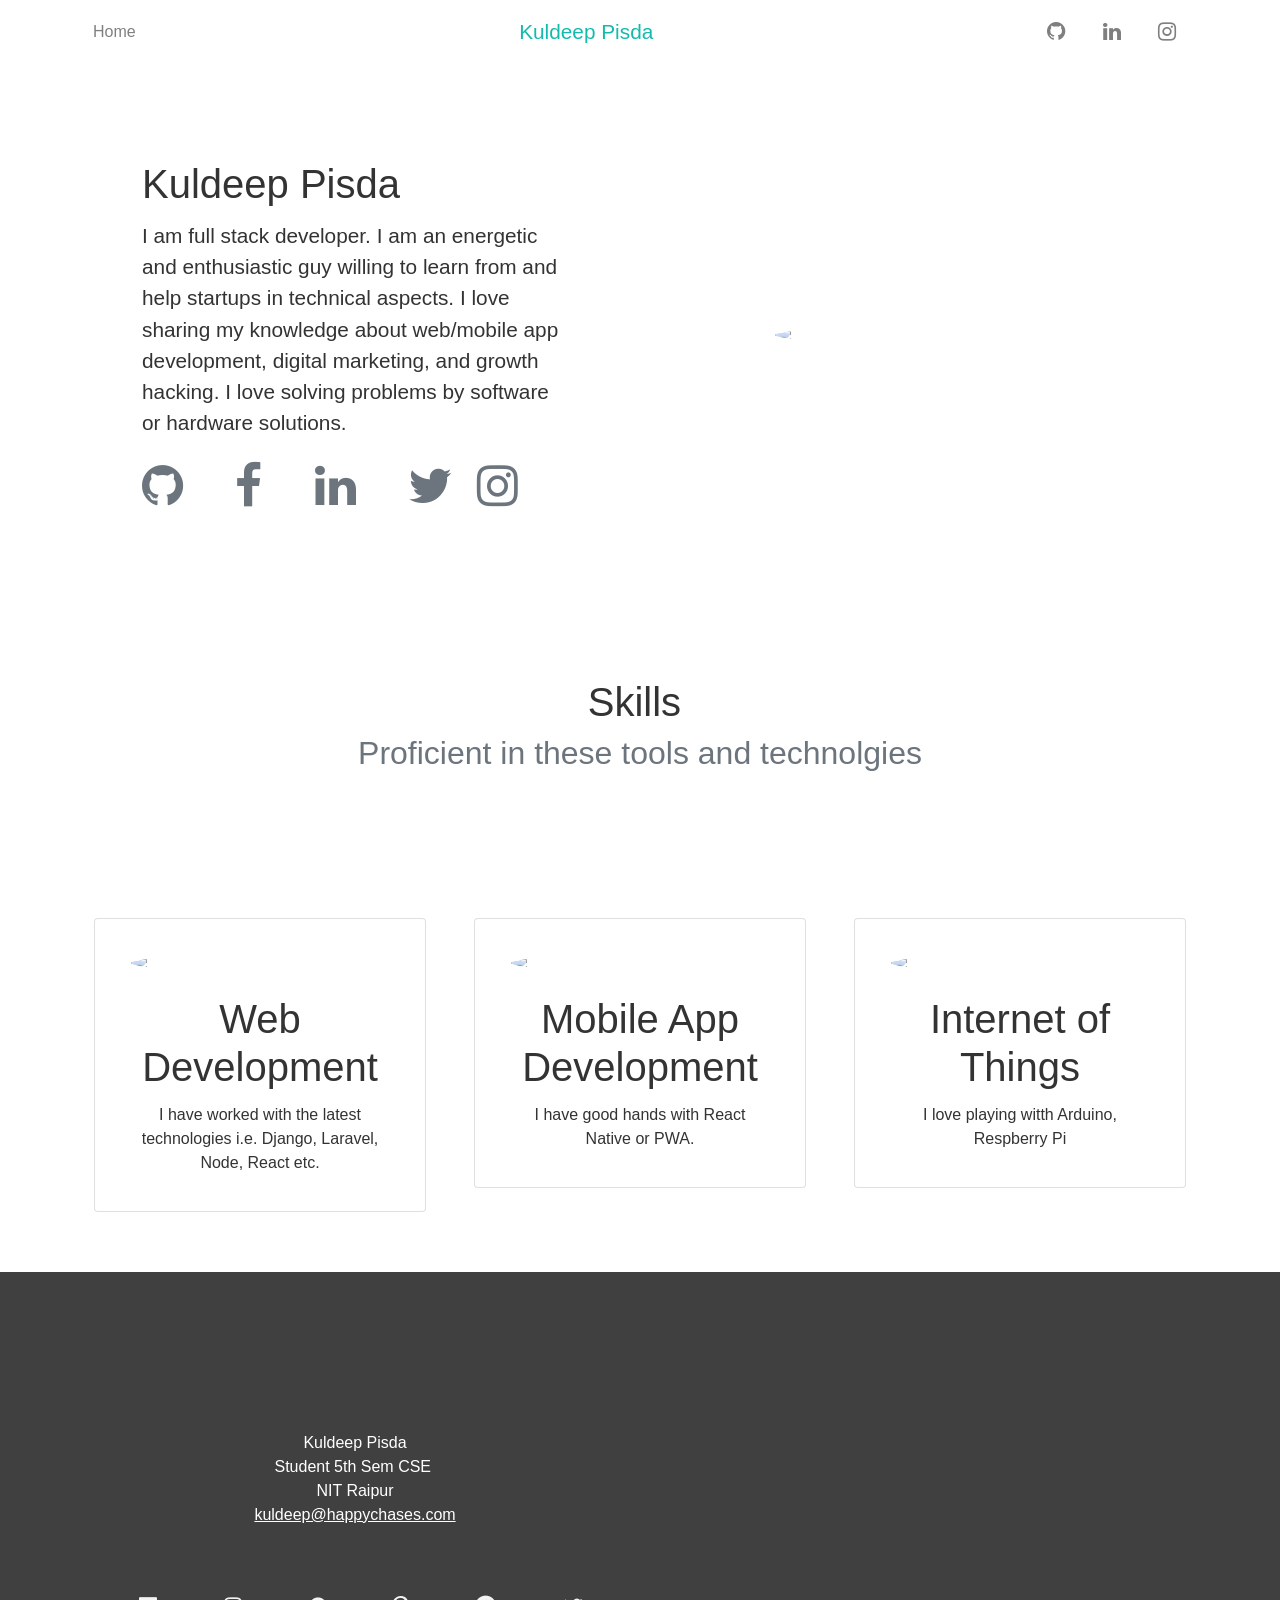
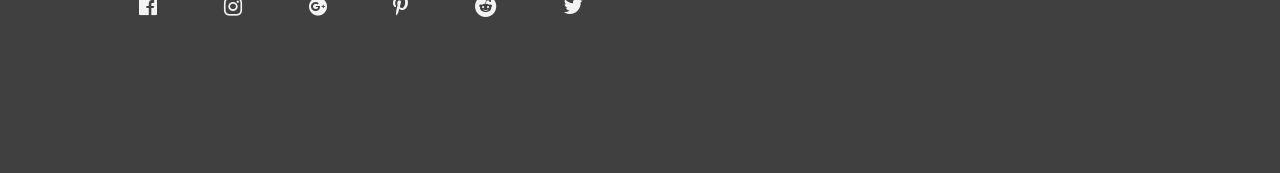
==== index.html @ 6e90b211 "Initial Front end design with TIDIO chat integration" ====
<!DOCTYPE html>
<html>

<head>
  <meta charset="utf-8">
  <meta name="viewport" content="width=device-width, initial-scale=1">
  <link rel="stylesheet" href="https://cdnjs.cloudflare.com/ajax/libs/font-awesome/4.7.0/css/font-awesome.min.css" type="text/css">
  <link rel="stylesheet" href="theme.css" type="text/css">
  <title>Kuldeep Pisda | Official Website</title>
  <meta name="description" content="Kuldeep is a full stack developer. He is an energetic and enthusiastic guy willing to learn from and help startups in technical aspects. He loves sharing my knowledge about web/mobile app development, digital marketing, and growth hacking. He loves solving problems by software or hardware solutions.">
  <meta name="keywords" content="Kuldeep, Pisda, Kuldeep Pisda">
</head>

<body>
  <nav class="navbar navbar-expand-lg navbar-light">
    <div class="container"> <button class="navbar-toggler navbar-toggler-right border-0 p-0" type="button" data-toggle="collapse" data-target="#navbar8">
        <p class="navbar-brand text-primary mb-0">
          <i class="fa d-inline fa-lg fa-stop-circle"></i> BRAND </p>
      </button>
      <div class="collapse navbar-collapse" id="navbar8">
        <ul class="navbar-nav mr-auto">
          <li class="nav-item"> <a class="nav-link" href="#">Home</a> </li>
        </ul>
        <p class="text-primary d-none d-md-block lead mb-0">Kuldeep Pisda</p>
        <ul class="navbar-nav ml-auto">
          <li class="nav-item mx-1"> <a class="nav-link" href="#">
              <i class="fa fa-github fa-fw fa-lg"></i>
            </a> </li>
          <li class="nav-item mx-1"> <a class="nav-link" href="#">
              <i class="fa fa-linkedin fa-fw fa-lg"></i>
            </a> </li>
          <li class="nav-item mx-1"> <a class="nav-link" href="#">
              <i class="fa fa-instagram fa-fw fa-lg"></i>
            </a> </li>
        </ul>
      </div>
    </div>
  </nav>
  <div class="py-5">
    <div class="container">
      <div class="row">
        <div class="px-md-5 p-3 col-md-6 d-flex flex-column align-items-start justify-content-center">
          <h1>Kuldeep Pisda</h1>
          <p class="mb-3 lead">I am full stack developer. I am an energetic and enthusiastic guy willing to learn from and help startups in technical aspects. I love sharing my knowledge about web/mobile app development, digital marketing, and growth hacking. I love solving problems by software or hardware solutions.</p>
          <div class="row">
            <div class="col-md-12"> <i class="fa fa-github fa-3x mr-3 text-muted d-inline"></i> <i class="fa fa-facebook  fa-3x mx-3 text-muted d-inline"></i> <i class="fa fa-linkedin  fa-3x mx-3 text-muted d-inline"></i> <i class="fa fa-twitter  fa-3x ml-3 text-muted d-inline"></i><i class="fa fa-instagram  fa-3x ml-3 text-muted d-inline"></i> </div>
          </div>
        </div>
        <div class="col-md-6 justify-content-center align-items-center d-flex"><img class="img-fluid d-block rounded-circle" src="../../Downloads/kdpisda-min.jpg" width="300"></div>
      </div>
    </div>
  </div>
  <div class="py-5">
    <div class="container">
      <div class="row">
        <div class="col-md-12">
          <h1 class="text-center" contenteditable="true"><b>Skills</b>&nbsp;<small class="text-muted"><br>Proficient in these tools and technolgies</small></h1>
        </div>
      </div>
    </div>
  </div>
  <div class="py-4 text-center">
    <div class="container">
      <div class="row">
        <div class="col-lg-4 p-3">
          <div class="card">
            <div class="card-body p-4"> <img class="img-fluid d-block mb-3 mx-auto rounded-circle" src="../../Downloads/undraw_website_setup_5hr2.png" width="2000">
              <h1>Web Development</h1>
              <p class="mb-0">I have worked with the latest technologies i.e. Django, Laravel, Node, React etc.</p>
            </div>
          </div>
        </div>
        <div class="col-lg-4 p-3 col-md-6">
          <div class="card">
            <div class="card-body p-4"> <img class="img-fluid d-block mb-3 mx-auto rounded-circle" src="../../Downloads/undraw_mobile_apps_4wgf.png" width="2000">
              <h1>Mobile App Development</h1>
              <p class="mb-0">I have good hands with React Native or PWA.</p>
            </div>
          </div>
        </div>
        <div class="col-lg-4 p-3 col-md-6">
          <div class="card">
            <div class="card-body p-4"> <img class="img-fluid d-block mb-3 mx-auto rounded-circle" src="../../Downloads/undraw_firmware_mf69.png" width="2000">
              <h1>Internet of Things</h1>
              <p class="mb-0">I love playing witth Arduino, Respberry Pi</p>
            </div>
          </div>
        </div>
      </div>
    </div>
  </div>
  <div class="py-5 text-white" style="background-image: linear-gradient(to bottom, rgba(0, 0, 0, .75), rgba(0, 0, 0, .75)), url(https://static.pingendo.com/cover-bubble-dark.svg);  background-position: center center, center center;  background-size: cover, cover;  background-repeat: repeat, repeat;">
    <div class="container">
      <div class="row">
        <div class="col-md-6 text-center align-self-center p-4">
          <p class="mb-5">Kuldeep Pisda<br>Student 5th Sem CSE&nbsp;<br>NIT Raipur<br><u>kuldeep@happychases.com</u></p>
          <div class="row">
            <div class="col-md-12 d-flex align-items-center justify-content-around"> <a href="#">
                <i class="d-block fa fa-facebook-official text-light fa-lg mx-2"></i>
              </a> <a href="#">
                <i class="d-block fa fa-instagram text-light fa-lg mx-2"></i>
              </a> <a href="#">
                <i class="d-block fa fa-google-plus-official text-light fa-lg mx-2"></i>
              </a> <a href="#">
                <i class="d-block fa fa-pinterest-p text-light fa-lg mx-2"></i>
              </a> <a href="#">
                <i class="d-block fa fa-reddit text-light fa-lg mx-2"></i>
              </a> <a href="#">
                <i class="d-block fa fa-twitter text-light fa-lg ml-2"></i>
              </a> </div>
          </div>
        </div>
        <div class="col-md-6 p-0" style=""> <iframe width="100%" height="350" src="https://www.google.com/maps/embed?pb=!1m18!1m12!1m3!1d3718.548956964595!2d81.60284041432216!3d21.249727185575306!2m3!1f0!2f0!3f0!3m2!1i1024!2i768!4f13.1!3m3!1m2!1s0x3a28dde213f66723%3A0x21543965c50c43c7!2sNational+Institute+of+Technology%2C+Raipur!5e0!3m2!1sen!2sin!4v1544109981975" scrolling="no" frameborder="0"></iframe></div>
      </div>
    </div>
  </div>
  <script src="https://code.jquery.com/jquery-3.3.1.slim.min.js" integrity="sha384-q8i/X+965DzO0rT7abK41JStQIAqVgRVzpbzo5smXKp4YfRvH+8abtTE1Pi6jizo" crossorigin="anonymous"></script>
  <script src="https://cdnjs.cloudflare.com/ajax/libs/popper.js/1.14.3/umd/popper.min.js" integrity="sha384-ZMP7rVo3mIykV+2+9J3UJ46jBk0WLaUAdn689aCwoqbBJiSnjAK/l8WvCWPIPm49" crossorigin="anonymous"></script>
  <script src="https://stackpath.bootstrapcdn.com/bootstrap/4.1.3/js/bootstrap.min.js" integrity="sha384-ChfqqxuZUCnJSK3+MXmPNIyE6ZbWh2IMqE241rYiqJxyMiZ6OW/JmZQ5stwEULTy" crossorigin="anonymous"></script>
  <script src="//code.tidio.co/ahu0fj0qtpbzffh52bc4jrjolddibkef.js"></script>
</body>

</html>
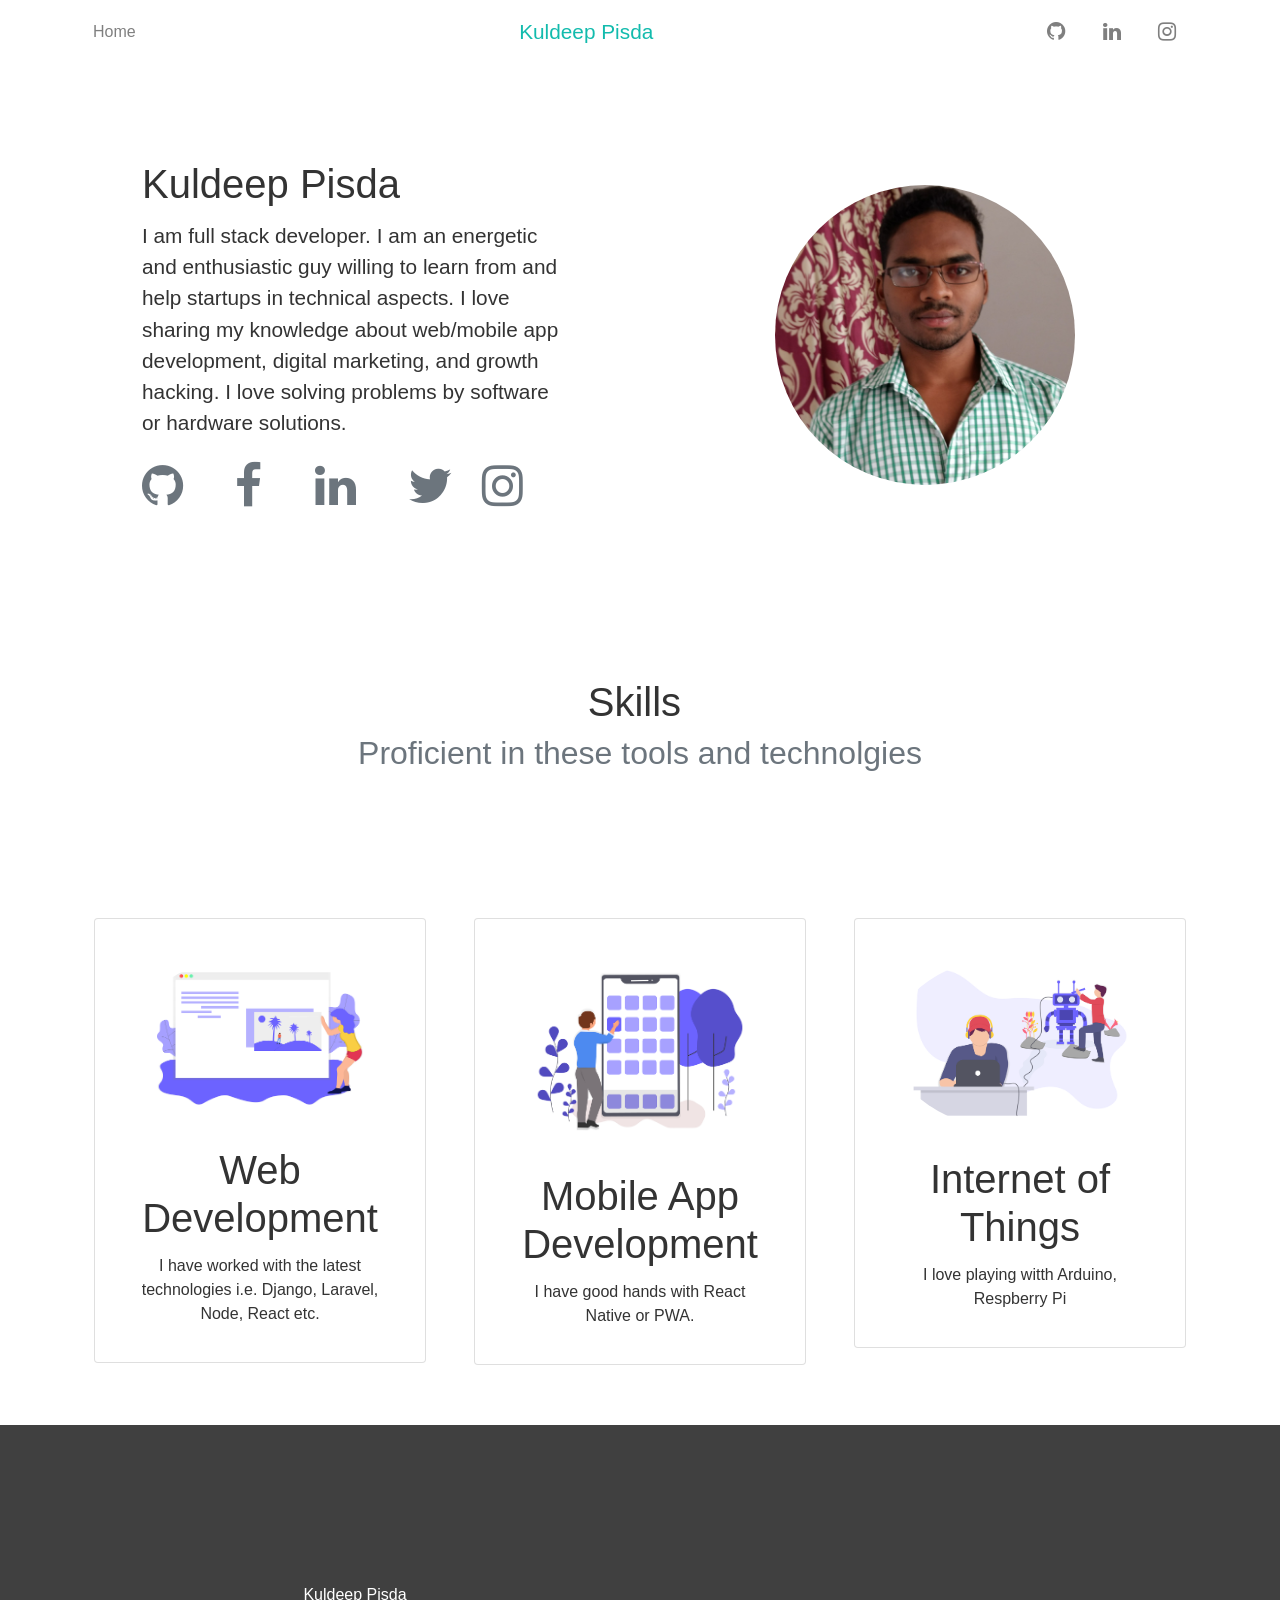
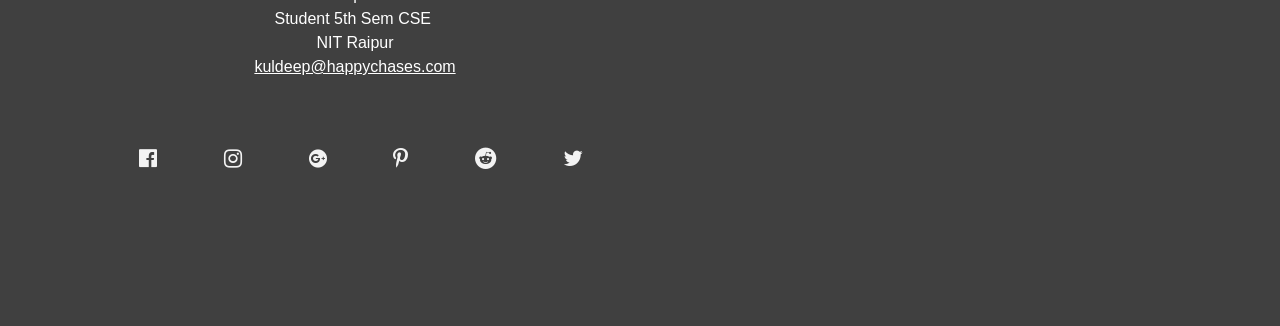
==== commit 3854ea30: "Updated Images and social links" ====
--- a/index.html
+++ b/index.html
@@ -23,13 +23,13 @@
         </ul>
         <p class="text-primary d-none d-md-block lead mb-0">Kuldeep Pisda</p>
         <ul class="navbar-nav ml-auto">
-          <li class="nav-item mx-1"> <a class="nav-link" href="#">
+          <li class="nav-item mx-1"> <a class="nav-link" href="https://github.com/kdpisda">
               <i class="fa fa-github fa-fw fa-lg"></i>
             </a> </li>
-          <li class="nav-item mx-1"> <a class="nav-link" href="#">
+          <li class="nav-item mx-1"> <a class="nav-link" href="https://www.linkedin.com/in/kuldeep-pisda/">
               <i class="fa fa-linkedin fa-fw fa-lg"></i>
             </a> </li>
-          <li class="nav-item mx-1"> <a class="nav-link" href="#">
+          <li class="nav-item mx-1"> <a class="nav-link" href="https://instagram.com/kdpisda">
               <i class="fa fa-instagram fa-fw fa-lg"></i>
             </a> </li>
         </ul>
@@ -43,10 +43,26 @@
           <h1>Kuldeep Pisda</h1>
           <p class="mb-3 lead">I am full stack developer. I am an energetic and enthusiastic guy willing to learn from and help startups in technical aspects. I love sharing my knowledge about web/mobile app development, digital marketing, and growth hacking. I love solving problems by software or hardware solutions.</p>
           <div class="row">
-            <div class="col-md-12"> <i class="fa fa-github fa-3x mr-3 text-muted d-inline"></i> <i class="fa fa-facebook  fa-3x mx-3 text-muted d-inline"></i> <i class="fa fa-linkedin  fa-3x mx-3 text-muted d-inline"></i> <i class="fa fa-twitter  fa-3x ml-3 text-muted d-inline"></i><i class="fa fa-instagram  fa-3x ml-3 text-muted d-inline"></i> </div>
+            <div class="col-md-12">
+              <a href="https://github.com/kdpisda">
+                <i class="fa fa-github fa-3x mr-3 text-muted d-inline"></i>
+              </a>
+              <a href="https://www.facebook.com/kdpisda">
+                <i class="fa fa-facebook  fa-3x mx-3 text-muted d-inline"></i>
+              </a>
+              <a href="https://www.linkedin.com/in/kuldeep-pisda/">
+                <i class="fa fa-linkedin  fa-3x mx-3 text-muted d-inline"></i>
+              </a>
+              <a href="https://twitter.com/kdpisda">
+                <i class="fa fa-twitter  fa-3x ml-3 text-muted d-inline"></i>
+              </a>
+              <a href="https://instagram.com/kdpisda">
+                <i class="fa fa-instagram  fa-3x ml-3 text-muted d-inline"></i>
+              </a>
+            </div>
           </div>
         </div>
-        <div class="col-md-6 justify-content-center align-items-center d-flex"><img class="img-fluid d-block rounded-circle" src="../../Downloads/kdpisda-min.jpg" width="300"></div>
+        <div class="col-md-6 justify-content-center align-items-center d-flex"><img class="img-fluid d-block rounded-circle" src="images/kdpisda-min.jpg" width="300"></div>
       </div>
     </div>
   </div>
@@ -64,7 +80,7 @@
       <div class="row">
         <div class="col-lg-4 p-3">
           <div class="card">
-            <div class="card-body p-4"> <img class="img-fluid d-block mb-3 mx-auto rounded-circle" src="../../Downloads/undraw_website_setup_5hr2.png" width="2000">
+            <div class="card-body p-4"> <img class="img-fluid d-block mb-3 mx-auto rounded-circle" src="images/undraw_website_setup_5hr2.png" width="2000">
               <h1>Web Development</h1>
               <p class="mb-0">I have worked with the latest technologies i.e. Django, Laravel, Node, React etc.</p>
             </div>
@@ -72,7 +88,7 @@
         </div>
         <div class="col-lg-4 p-3 col-md-6">
           <div class="card">
-            <div class="card-body p-4"> <img class="img-fluid d-block mb-3 mx-auto rounded-circle" src="../../Downloads/undraw_mobile_apps_4wgf.png" width="2000">
+            <div class="card-body p-4"> <img class="img-fluid d-block mb-3 mx-auto rounded-circle" src="images/undraw_mobile_apps_4wgf.png" width="2000">
               <h1>Mobile App Development</h1>
               <p class="mb-0">I have good hands with React Native or PWA.</p>
             </div>
@@ -80,7 +96,7 @@
         </div>
         <div class="col-lg-4 p-3 col-md-6">
           <div class="card">
-            <div class="card-body p-4"> <img class="img-fluid d-block mb-3 mx-auto rounded-circle" src="../../Downloads/undraw_firmware_mf69.png" width="2000">
+            <div class="card-body p-4"> <img class="img-fluid d-block mb-3 mx-auto rounded-circle" src="images/undraw_firmware_mf69.png" width="2000">
               <h1>Internet of Things</h1>
               <p class="mb-0">I love playing witth Arduino, Respberry Pi</p>
             </div>
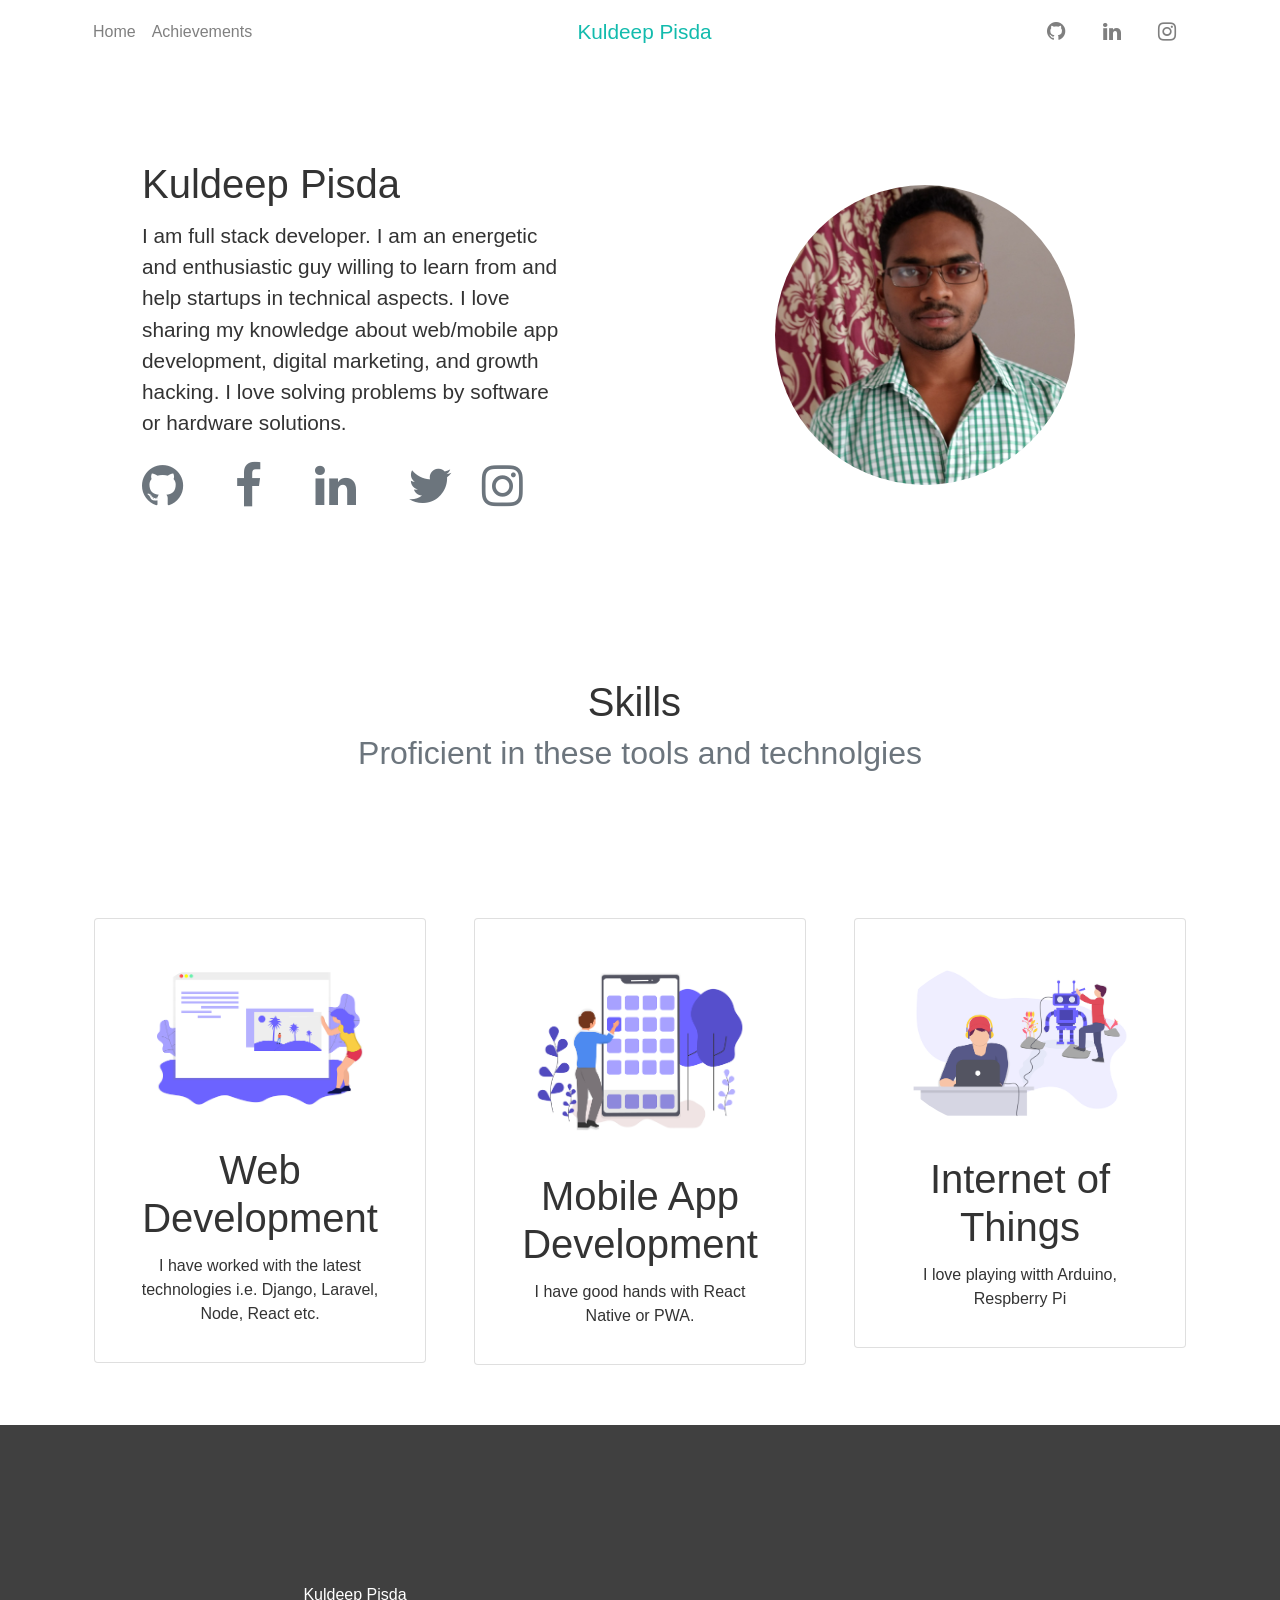
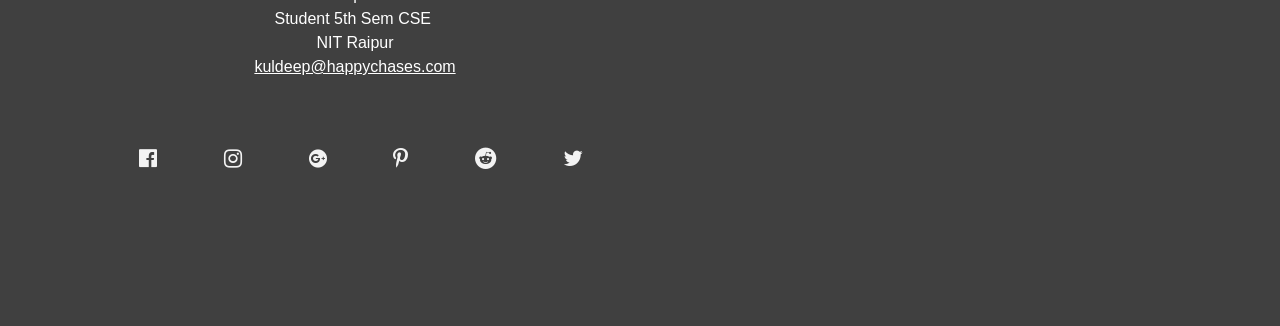
==== commit a6b7683b: "Merge branch 'master' of github.com:kdpisda/portfolio" ====
--- a/index.html
+++ b/index.html
@@ -5,7 +5,7 @@
   <meta charset="utf-8">
   <meta name="viewport" content="width=device-width, initial-scale=1">
   <link rel="stylesheet" href="https://cdnjs.cloudflare.com/ajax/libs/font-awesome/4.7.0/css/font-awesome.min.css" type="text/css">
-  <link rel="stylesheet" href="theme.css" type="text/css">
+  <link rel="stylesheet" href="css/theme.css" type="text/css">
   <title>Kuldeep Pisda | Official Website</title>
   <meta name="description" content="Kuldeep is a full stack developer. He is an energetic and enthusiastic guy willing to learn from and help startups in technical aspects. He loves sharing my knowledge about web/mobile app development, digital marketing, and growth hacking. He loves solving problems by software or hardware solutions.">
   <meta name="keywords" content="Kuldeep, Pisda, Kuldeep Pisda">
@@ -19,7 +19,8 @@
       </button>
       <div class="collapse navbar-collapse" id="navbar8">
         <ul class="navbar-nav mr-auto">
-          <li class="nav-item"> <a class="nav-link" href="#">Home</a> </li>
+          <li class="nav-item"> <a class="nav-link" href="http://kdpisda.me">Home</a> </li>
+          <li class="nav-item"> <a class="nav-link" href="pages/achievements.html">Achievements</a> </li>
         </ul>
         <p class="text-primary d-none d-md-block lead mb-0">Kuldeep Pisda</p>
         <ul class="navbar-nav ml-auto">
@@ -33,6 +34,7 @@
               <i class="fa fa-instagram fa-fw fa-lg"></i>
             </a> </li>
         </ul>
+        <script type='text/javascript' src='https://ko-fi.com/widgets/widget_2.js'></script><script type='text/javascript'>kofiwidget2.init('Support Me on Ko-fi', '#46b798', 'S6S6WB94');kofiwidget2.draw();</script> 
       </div>
     </div>
   </nav>
